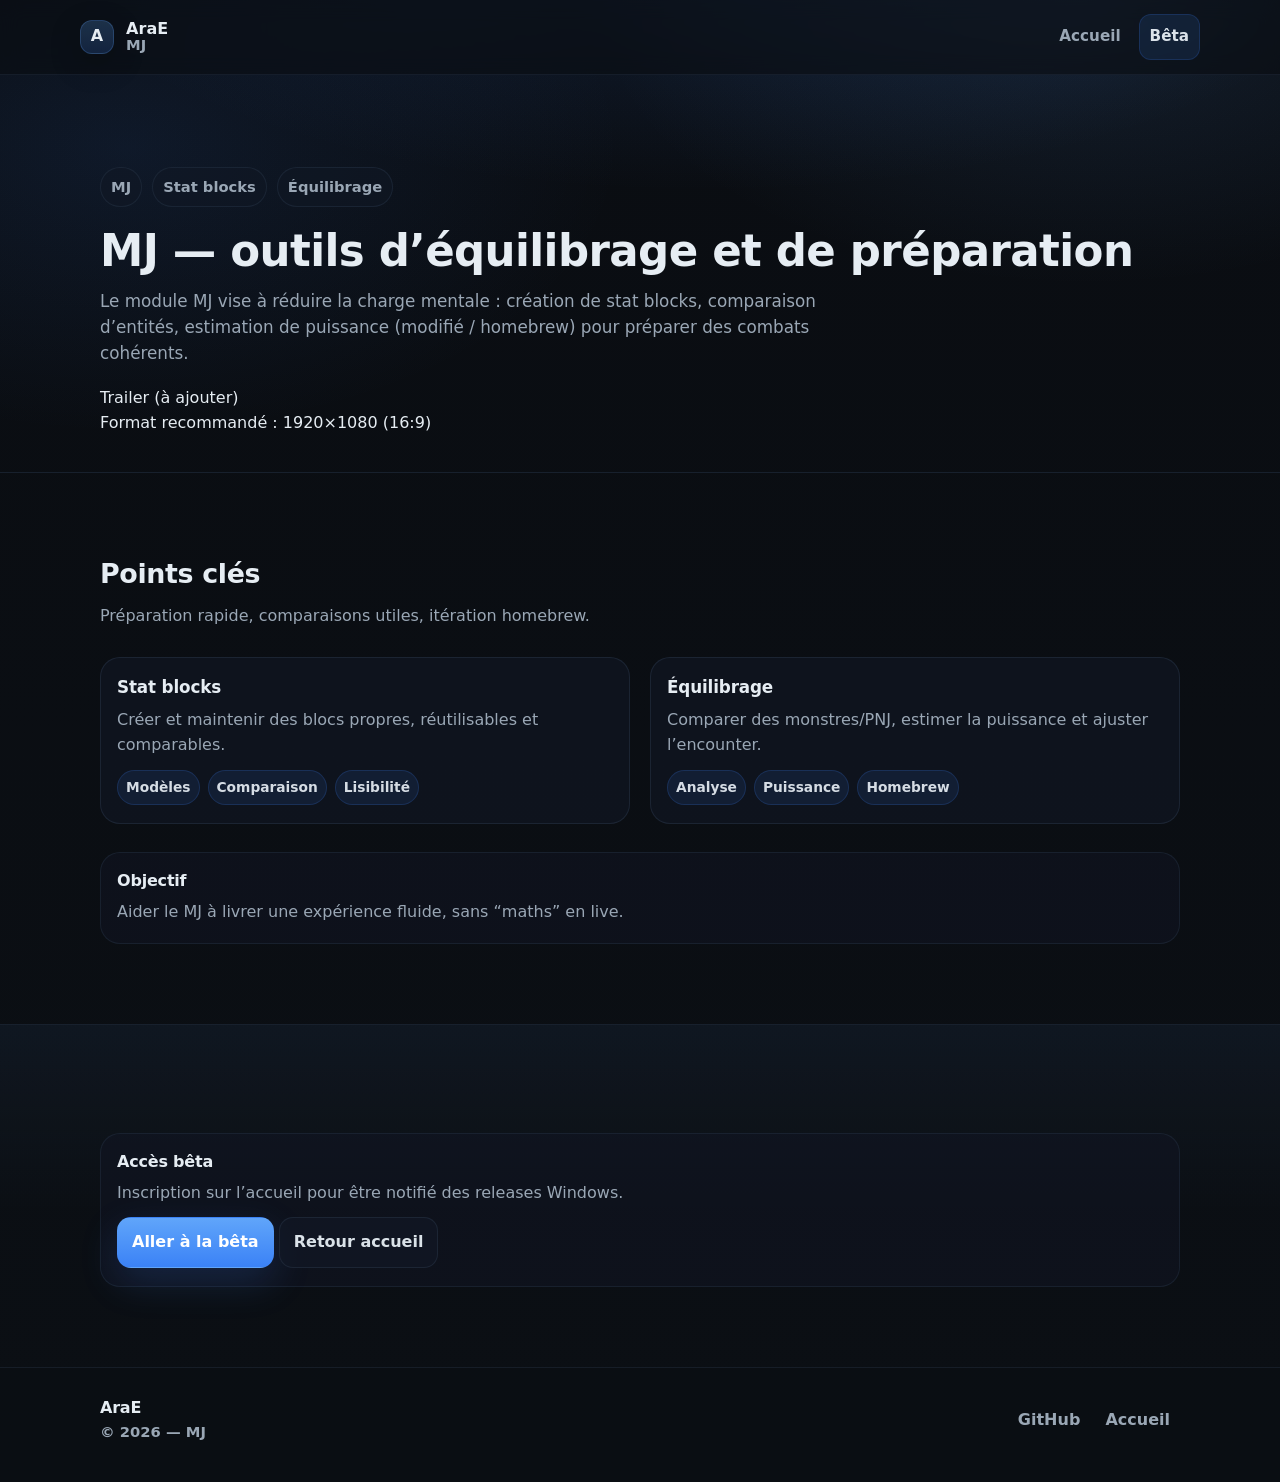
==== mj.html @ 03f2abdc "Create mj.html for MJ module layout This HTML file serves as the main structure for the MJ module, i" ====
<!DOCTYPE html>
<html lang="fr">
<head>
  <meta charset="UTF-8" />
  <meta name="viewport" content="width=device-width, initial-scale=1.0" />
  <title>AraE — MJ</title>
  <meta name="description" content="Module MJ : stat blocks, comparaison et équilibrage, estimation de puissance (modifié / homebrew)." />
  <meta name="theme-color" content="#0b0f14" />
  <link rel="stylesheet" href="css/tokens.css" />
  <link rel="stylesheet" href="css/base.css" />
  <link rel="stylesheet" href="css/layout.css" />
  <link rel="stylesheet" href="css/components.css" />
  <link rel="stylesheet" href="css/utilities.css" />
</head>
<body data-theme="red">
  <a class="skip-link" href="#content">Aller au contenu</a>

  <header class="topbar" data-elevate>
    <div class="container topbar__inner">
      <a class="brand" href="/" aria-label="AraE">
        <span class="brand__mark" aria-hidden="true">A</span>
        <span class="brand__text">
          <span class="brand__name">AraE</span>
          <span class="brand__meta">MJ</span>
        </span>
      </a>

      <nav class="nav" aria-label="Navigation principale">
        <a class="nav__link" href="/">Accueil</a>
        <a class="nav__link nav__link--cta" href="/#beta">Bêta</a>
      </nav>

      <button class="navbtn" type="button" aria-label="Ouvrir le menu" aria-expanded="false" aria-controls="mobile-nav" data-navbtn>
        <span class="navbtn__bar"></span><span class="navbtn__bar"></span><span class="navbtn__bar"></span>
      </button>
    </div>

    <div id="mobile-nav" class="mobile" data-mobile>
      <div class="container mobile__inner">
        <a class="mobile__link" href="/">Accueil</a>
        <a class="mobile__link mobile__link--cta" href="/#beta">Bêta (Windows)</a>
      </div>
    </div>
  </header>

  <main id="content">
    <section class="hero hero--module">
      <div class="container">
        <div class="badges" aria-label="Badges">
          <span class="badge">MJ</span>
          <span class="badge">Stat blocks</span>
          <span class="badge">Équilibrage</span>
        </div>

        <h1 class="hero__title">MJ — outils d’équilibrage et de préparation</h1>
        <p class="hero__lead">
          Le module MJ vise à réduire la charge mentale : création de stat blocks, comparaison d’entités, estimation de puissance
          (modifié / homebrew) pour préparer des combats cohérents.
        </p>

        <div class="video">
          <div class="video__frame" role="img" aria-label="Emplacement vidéo : trailer MJ (16:9)">
            <div class="video__placeholder">
              <div class="video__title">Trailer (à ajouter)</div>
              <div class="video__meta">Format recommandé : 1920×1080 (16:9)</div>
            </div>
          </div>
        </div>
      </div>
    </section>

    <section class="section">
      <div class="container">
        <div class="section__head">
          <h2 class="h2">Points clés</h2>
          <p class="sub">Préparation rapide, comparaisons utiles, itération homebrew.</p>
        </div>

        <div class="split">
          <div class="card">
            <h3 class="h3">Stat blocks</h3>
            <p class="p">Créer et maintenir des blocs propres, réutilisables et comparables.</p>
            <div class="tags">
              <span class="tag">Modèles</span>
              <span class="tag">Comparaison</span>
              <span class="tag">Lisibilité</span>
            </div>
          </div>
          <div class="card">
            <h3 class="h3">Équilibrage</h3>
            <p class="p">Comparer des monstres/PNJ, estimer la puissance et ajuster l’encounter.</p>
            <div class="tags">
              <span class="tag">Analyse</span>
              <span class="tag">Puissance</span>
              <span class="tag">Homebrew</span>
            </div>
          </div>
        </div>

        <div class="callout">
          <div class="callout__title">Objectif</div>
          <div class="callout__text">Aider le MJ à livrer une expérience fluide, sans “maths” en live.</div>
        </div>
      </div>
    </section>

    <section class="section section--beta">
      <div class="container">
        <div class="callout">
          <div class="callout__title">Accès bêta</div>
          <div class="callout__text">Inscription sur l’accueil pour être notifié des releases Windows.</div>
          <div style="margin-top:12px;">
            <a class="btn btn--primary" href="/#beta">Aller à la bêta</a>
            <a class="btn btn--secondary" href="/">Retour accueil</a>
          </div>
        </div>
      </div>
    </section>
  </main>

  <footer class="footer">
    <div class="container footer__inner">
      <div class="footer__left">
        <div class="footer__brand">AraE</div>
        <div class="footer__meta">© 2026 — MJ</div>
      </div>
      <div class="footer__right">
        <a class="link" href="https://github.com/InGodWeTrusttt/AraE-Sitweb/" target="_blank" rel="noopener">GitHub</a>
        <a class="link" href="/">Accueil</a>
      </div>
    </div>
  </footer>

  <script src="js/main.js"></script>
</body>
</html>
---- css/tokens.css ----
:root{
  /* Colors */
  --bg: #0b0f14;
  --bg2: #0a0d12;
  --surface: rgba(18, 24, 38, .62);
  --surface-2: rgba(18, 24, 38, .78);
  --stroke: rgba(36, 48, 66, .78);
  --stroke-2: rgba(36, 48, 66, .55);

  --text: #e6edf3;
  --muted: #9aa7b5;

  --accent: #3b82f6;
  --accent2: #60a5fa;

  /* Type */
  --font: ui-sans-serif, system-ui, -apple-system, BlinkMacSystemFont, "Segoe UI", Roboto, Arial, sans-serif;

  --h1: clamp(2.25rem, 3.4vw, 3.15rem);
  --h2: clamp(1.45rem, 2.1vw, 1.8rem);
  --h3: 1.05rem;
  --p: 1rem;

  /* Spacing */
  --container: 1120px;
  --r: 16px;
  --r2: 20px;

  --s1: 8px;
  --s2: 12px;
  --s3: 16px;
  --s4: 20px;
  --s5: 28px;
  --s6: 36px;
  --s7: 56px;
  --s8: 80px;

  /* Shadows */
  --shadow: 0 18px 60px rgba(0,0,0,.40);
  --shadow2: 0 10px 30px rgba(0,0,0,.28);

  /* Focus */
  --focus: 0 0 0 3px rgba(96,165,250,.33);

  /* Motion */
  --ease: cubic-bezier(.2,.8,.2,1);
  --t: 160ms;
}
---- css/base.css ----
*{ box-sizing: border-box; }

html{
  scroll-behavior: smooth;
}

@media (prefers-reduced-motion: reduce){
  html{ scroll-behavior: auto; }
  *{ transition-duration: 0ms !important; animation-duration: 0ms !important; }
}

body{
  margin: 0;
  font-family: var(--font);
  color: var(--text);
  background:
    radial-gradient(1200px 520px at 55% -120px, rgba(59,130,246,.18), transparent 60%),
    radial-gradient(900px 520px at 85% 0px, rgba(96,165,250,.12), transparent 55%),
    radial-gradient(900px 520px at 10% 10%, rgba(59,130,246,.10), transparent 55%),
    linear-gradient(180deg, var(--bg2), var(--bg));
  line-height: 1.55;
}

a{ color: inherit; text-decoration: none; }

a:focus-visible, button:focus-visible, input:focus-visible, summary:focus-visible{
  outline: none;
  box-shadow: var(--focus);
  border-radius: 12px;
}

strong{ color: rgba(230,237,243,.95); font-weight: 700; }

.skip-link{
  position: absolute;
  left: -999px;
  top: 12px;
  background: var(--accent);
  color: white;
  padding: 10px 12px;
  border-radius: 12px;
  z-index: 9999;
}
.skip-link:focus{ left: 12px; }

.sr-only{
  position: absolute;
  width: 1px;
  height: 1px;
  padding: 0;
  margin: -1px;
  overflow: hidden;
  clip: rect(0,0,0,0);
  white-space: nowrap;
  border: 0;
}
---- css/layout.css ----
.container{
  max-width: var(--container);
  margin: 0 auto;
  padding: 0 20px;
}

.section{
  padding: var(--s8) 0;
  border-top: 1px solid var(--stroke-2);
}

.section--beta{
  background: linear-gradient(180deg, rgba(96,165,250,.06), transparent 55%);
}

.section__head{
  margin-bottom: var(--s5);
}

.hero{
  padding: calc(var(--s8) + 12px) 0 var(--s6);
}

.hero__grid{
  display: grid;
  grid-template-columns: 1.12fr .88fr;
  gap: var(--s6);
  align-items: start;
}

@media (max-width: 940px){
  .hero__grid{ grid-template-columns: 1fr; }
}

.grid{
  display: grid;
  grid-template-columns: repeat(12, 1fr);
  gap: var(--s4);
}

@media (max-width: 940px){
  .grid{ grid-template-columns: 1fr; }
}

.steps{
  display: grid;
  grid-template-columns: repeat(3, 1fr);
  gap: var(--s4);
  margin-bottom: var(--s5);
}

@media (max-width: 940px){
  .steps{ grid-template-columns: 1fr; }
}

.split{
  display: grid;
  grid-template-columns: 1fr 1fr;
  gap: var(--s4);
}

@media (max-width: 940px){
  .split{ grid-template-columns: 1fr; }
}
.grid--modules{
  grid-template-columns: repeat(4, 1fr);
}

@media (max-width: 940px){
  .grid--modules{
    grid-template-columns: 1fr;
  }
}
---- css/components.css ----
/* Topbar */
.topbar{
  position: sticky;
  top: 0;
  z-index: 50;
  background: rgba(10,13,18,.62);
  backdrop-filter: blur(10px);
  border-bottom: 1px solid rgba(36,48,66,.45);
}

.topbar__inner{
  display: flex;
  align-items: center;
  justify-content: space-between;
  padding: 14px 0;
  gap: 14px;
}

.brand{
  display: flex;
  align-items: center;
  gap: 12px;
}

.brand__mark{
  width: 34px;
  height: 34px;
  border-radius: 12px;
  display: grid;
  place-items: center;
  background: linear-gradient(180deg, rgba(96,165,250,.22), rgba(59,130,246,.18));
  border: 1px solid rgba(96,165,250,.22);
  box-shadow: var(--shadow2);
  font-weight: 800;
}

.brand__text{ display:flex; flex-direction: column; line-height: 1.1; }
.brand__name{ font-weight: 800; letter-spacing: .1px; }
.brand__meta{ color: var(--muted); font-weight: 650; font-size: .92rem; }

.nav{
  display: flex;
  align-items: center;
  gap: 8px;
}

.nav__link{
  color: var(--muted);
  font-weight: 650;
  font-size: .95rem;
  padding: 10px 10px;
  border-radius: 12px;
  transition: background var(--t) var(--ease), color var(--t) var(--ease);
}

.nav__link:hover{
  background: rgba(255,255,255,.05);
  color: var(--text);
}

.nav__link--cta{
  background: rgba(59,130,246,.12);
  border: 1px solid rgba(59,130,246,.18);
  color: rgba(230,237,243,.95);
}
.nav__link--cta:hover{
  background: rgba(59,130,246,.18);
}

.navbtn{
  display: none;
  background: transparent;
  border: 0;
  padding: 10px;
  border-radius: 12px;
}
.navbtn__bar{
  display:block;
  width: 22px;
  height: 2px;
  background: rgba(230,237,243,.85);
  margin: 5px 0;
  border-radius: 999px;
  opacity: .85;
}

@media (max-width: 940px){
  .nav{ display: none; }
  .navbtn{ display: inline-block; }
}

.mobile{
  display: none;
  border-top: 1px solid rgba(36,48,66,.45);
}
.mobile__inner{
  display: grid;
  gap: 8px;
  padding: 12px 0 14px;
}
.mobile__link{
  padding: 10px 12px;
  border-radius: 14px;
  background: rgba(18,24,38,.55);
  border: 1px solid rgba(36,48,66,.5);
  color: rgba(230,237,243,.92);
  font-weight: 650;
}
.mobile__link--cta{
  background: rgba(59,130,246,.14);
  border-color: rgba(59,130,246,.22);
}
.mobile.is-open{ display: block; }

/* Hero */
.badges{
  display: flex;
  flex-wrap: wrap;
  gap: 10px;
  margin-bottom: var(--s4);
}

.badge{
  padding: 8px 10px;
  border-radius: 999px;
  background: rgba(18,24,38,.55);
  border: 1px solid rgba(36,48,66,.55);
  color: var(--muted);
  font-weight: 650;
  font-size: .92rem;
}

.hero__title{
  font-size: var(--h1);
  line-height: 1.12;
  margin: 0 0 12px;
  letter-spacing: -0.6px;
}

.hero__lead{
  margin: 0 0 var(--s4);
  color: var(--muted);
  font-size: 1.05rem;
  max-width: 70ch;
}

.hero__cta{
  display:flex;
  flex-wrap: wrap;
  gap: 12px;
  margin-top: 14px;
}

.fineprint{
  margin-top: 10px;
  color: rgba(154,167,181,.92);
  font-size: .95rem;
}

.proof{
  display: flex;
  gap: 12px;
  flex-wrap: wrap;
  margin-top: var(--s5);
}
.proof__item{
  padding: 12px 14px;
  border-radius: var(--r);
  background: rgba(18,24,38,.48);
  border: 1px solid rgba(36,48,66,.45);
}
.proof__kpi{
  font-weight: 900;
  font-size: 1.2rem;
  letter-spacing: -.3px;
}
.proof__label{
  color: var(--muted);
  font-weight: 650;
  font-size: .92rem;
}

.hero__panel .panel{
  border-radius: var(--r2);
}

/* Panel / preview */
.panel{
  background: rgba(18,24,38,.62);
  border: 1px solid rgba(36,48,66,.62);
  box-shadow: var(--shadow);
  overflow: hidden;
}

.panel__top{
  display:flex;
  justify-content: space-between;
  align-items: center;
  padding: 14px 16px;
  border-bottom: 1px solid rgba(36,48,66,.48);
}

.panel__title{
  font-weight: 800;
  letter-spacing: -.2px;
}

.panel__meta{
  color: var(--muted);
  font-weight: 650;
  font-size: .92rem;
}

.preview{
  aspect-ratio: 16 / 10;
  background:
    radial-gradient(680px 240px at 20% 10%, rgba(59,130,246,.22), transparent 60%),
    linear-gradient(180deg, rgba(255,255,255,.05), rgba(255,255,255,.02));
  display: grid;
  place-items: center;
  border-bottom: 1px solid rgba(36,48,66,.48);
}

.preview__placeholder{
  display:flex;
  gap: 12px;
  align-items: center;
  padding: 14px;
  border-radius: var(--r);
  background: rgba(11,15,20,.36);
  border: 1px solid rgba(36,48,66,.40);
}

.preview__mark{
  width: 44px;
  height: 44px;
  border-radius: 14px;
  background: rgba(59,130,246,.16);
  border: 1px solid rgba(59,130,246,.22);
  box-shadow: var(--shadow2);
}

.preview__h{
  font-weight: 800;
  letter-spacing: -.2px;
}
.preview__p{
  color: var(--muted);
  font-weight: 650;
  font-size: .92rem;
}

.panel__body{
  padding: 14px 16px 16px;
}

.checklist{ display:grid; gap: 10px; }
.checklist__item{
  display:flex;
  gap: 10px;
  color: rgba(230,237,243,.92);
  font-weight: 650;
}
.check{
  width: 22px;
  height: 22px;
  border-radius: 8px;
  display:grid;
  place-items:center;
  background: rgba(59,130,246,.16);
  border: 1px solid rgba(59,130,246,.22);
}

/* Typography */
.h2{
  font-size: var(--h2);
  margin: 0 0 10px;
  letter-spacing: -.35px;
}
.h3{
  font-size: var(--h3);
  margin: 0 0 8px;
  letter-spacing: -.15px;
}
.sub{
  color: var(--muted);
  margin: 0;
  max-width: 80ch;
}
.p{
  margin: 0;
  color: var(--muted);
}

/* Cards */
.card{
  background: rgba(18,24,38,.60);
  border: 1px solid rgba(36,48,66,.62);
  border-radius: var(--r2);
  padding: 16px 16px 18px;
  box-shadow: 0 0 0 rgba(0,0,0,0);
  transition: transform var(--t) var(--ease), box-shadow var(--t) var(--ease), border-color var(--t) var(--ease);
}

.card:hover{
  transform: translateY(-2px);
  border-color: rgba(96,165,250,.22);
  box-shadow: var(--shadow2);
}

.card__icon{
  width: 40px;
  height: 40px;
  border-radius: 14px;
  display:grid;
  place-items:center;
  background: rgba(59,130,246,.12);
  border: 1px solid rgba(59,130,246,.18);
  color: rgba(230,237,243,.95);
  margin-bottom: 10px;
}

.tags{
  display:flex;
  gap: 8px;
  flex-wrap: wrap;
  margin-top: 12px;
}

.tag{
  font-size: .86rem;
  color: rgba(230,237,243,.92);
  background: rgba(59,130,246,.10);
  border: 1px solid rgba(59,130,246,.18);
  padding: 6px 8px;
  border-radius: 999px;
  font-weight: 650;
}

.callout{
  margin-top: var(--s5);
  border-radius: var(--r2);
  background: rgba(18,24,38,.45);
  border: 1px solid rgba(36,48,66,.48);
  padding: 16px 16px 18px;
}

.callout__title{
  font-weight: 900;
  letter-spacing: -.2px;
  margin-bottom: 6px;
}
.callout__text{
  color: var(--muted);
}

/* Buttons */
.btn{
  display:inline-flex;
  align-items:center;
  justify-content:center;
  gap: 10px;
  padding: 12px 14px;
  border-radius: 14px;
  font-weight: 800;
  border: 1px solid transparent;
  transition: transform var(--t) var(--ease), filter var(--t) var(--ease), background var(--t) var(--ease);
  cursor: pointer;
}

.btn__icon{
  opacity: .9;
}

.btn--primary{
  color: white;
  background: linear-gradient(180deg, var(--accent2), var(--accent));
  box-shadow: 0 14px 38px rgba(59,130,246,.18);
}
.btn--primary:hover{
  filter: brightness(1.04);
  transform: translateY(-1px);
}

.btn--secondary{
  color: rgba(230,237,243,.95);
  background: rgba(18,24,38,.68);
  border-color: rgba(36,48,66,.62);
}
.btn--secondary:hover{
  background: rgba(18,24,38,.86);
  transform: translateY(-1px);
}

/* Lists / FAQ */
.list{
  margin: 10px 0 0;
  padding-left: 18px;
  color: var(--muted);
  font-weight: 650;
}
.list li{ margin: 10px 0; }

.faq{
  display:grid;
  gap: 12px;
}

.faq__item{
  background: rgba(18,24,38,.52);
  border: 1px solid rgba(36,48,66,.58);
  border-radius: var(--r2);
  padding: 14px 16px;
}

.faq__item summary{
  cursor: pointer;
  font-weight: 900;
  letter-spacing: -.2px;
  color: rgba(230,237,243,.95);
}

.faq__body{
  margin-top: 10px;
  color: var(--muted);
  font-weight: 650;
}

/* Beta */
.beta{
  display: grid;
  grid-template-columns: 1.1fr .9fr;
  gap: var(--s5);
  align-items: start;
}

@media (max-width: 940px){
  .beta{ grid-template-columns: 1fr; }
}

.beta__card{
  border-radius: var(--r2);
  background: rgba(18,24,38,.52);
  border: 1px solid rgba(36,48,66,.58);
  padding: 16px;
}

.form{ display:grid; gap: 10px; }
.label{
  font-weight: 800;
  color: rgba(230,237,243,.92);
}

.form__row{
  display:flex;
  gap: 10px;
  flex-wrap: wrap;
}

.input{
  flex: 1 1 260px;
  min-width: 240px;
  padding: 12px 12px;
  border-radius: 14px;
  border: 1px solid rgba(36,48,66,.72);
  background: rgba(10,13,18,.48);
  color: rgba(230,237,243,.95);
  font-weight: 650;
}

.input::placeholder{
  color: rgba(154,167,181,.78);
}

/* Footer */
.footlinks{
  display:flex;
  gap: 10px;
  align-items:center;
  justify-content: center;
  margin-top: var(--s5);
  color: var(--muted);
  flex-wrap: wrap;
}

.dot{ opacity: .6; }

.link{
  color: var(--muted);
  font-weight: 700;
  padding: 8px 10px;
  border-radius: 12px;
  transition: background var(--t) var(--ease), color var(--t) var(--ease);
}
.link:hover{
  background: rgba(255,255,255,.05);
  color: rgba(230,237,243,.95);
}

.footer{
  border-top: 1px solid rgba(36,48,66,.45);
  padding: 28px 0 38px;
  background: rgba(10,13,18,.32);
}
.footer__inner{
  display:flex;
  justify-content: space-between;
  gap: 14px;
  flex-wrap: wrap;
  align-items: center;
}
.footer__brand{
  font-weight: 900;
  letter-spacing: -.2px;
}
.footer__meta{
  color: var(--muted);
  font-weight: 650;
  font-size: .92rem;
}

/* Helpers */
.hide-sm{ display: inline; }
@media (max-width: 940px){
  .hide-sm{ display: none; }
}
---- css/utilities.css ----
/* Small utility helpers (keep minimal) */
.u-mt-0{ margin-top: 0 !important; }
.u-mb-0{ margin-bottom: 0 !important; }
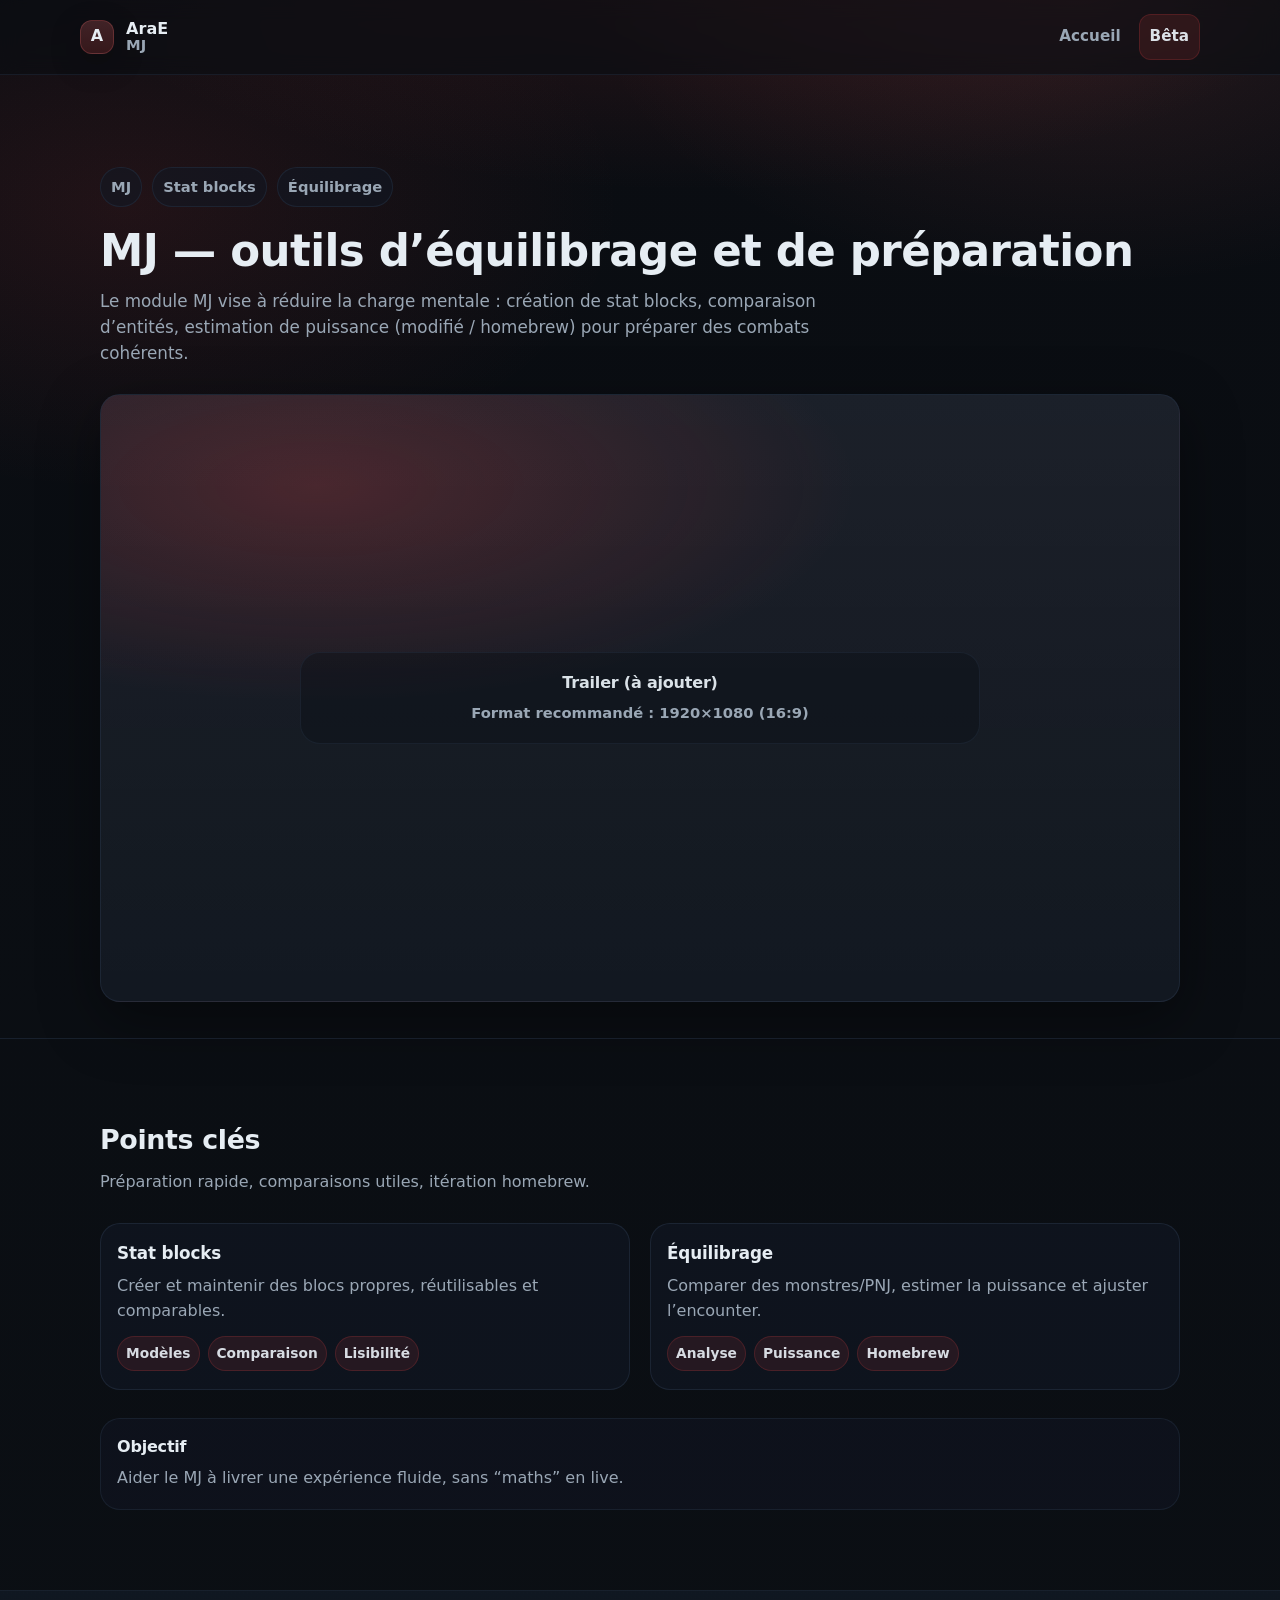
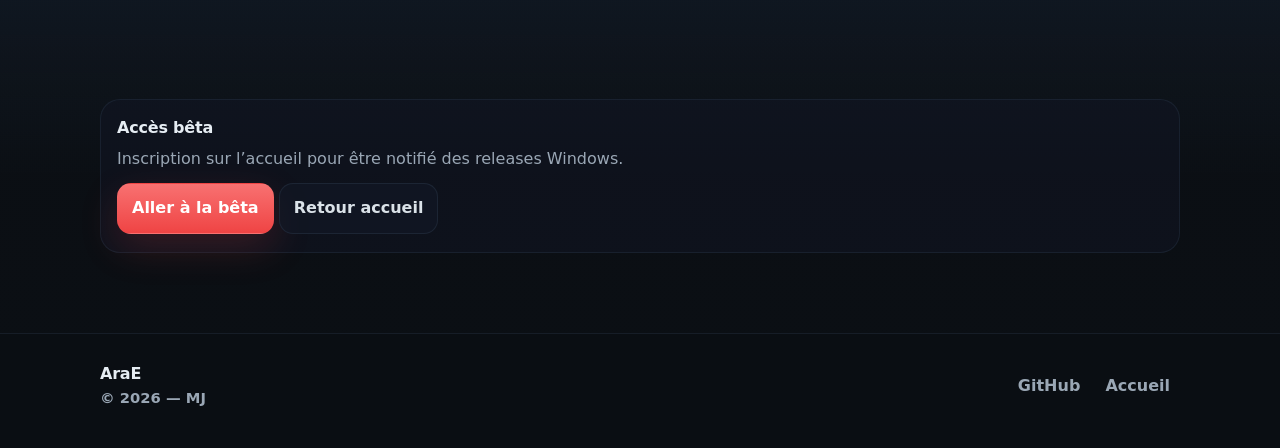
==== commit c7d1ce6e: "Update mj.html" ====
--- a/mj.html
+++ b/mj.html
@@ -17,7 +17,7 @@
 
   <header class="topbar" data-elevate>
     <div class="container topbar__inner">
-      <a class="brand" href="/" aria-label="AraE">
+      <a class="brand" href="index.html" aria-label="AraE">
         <span class="brand__mark" aria-hidden="true">A</span>
         <span class="brand__text">
           <span class="brand__name">AraE</span>
@@ -26,7 +26,7 @@
       </a>
 
       <nav class="nav" aria-label="Navigation principale">
-        <a class="nav__link" href="/">Accueil</a>
+        <a class="nav__link" href="index.html">Accueil</a>
         <a class="nav__link nav__link--cta" href="/#beta">Bêta</a>
       </nav>
 
@@ -37,7 +37,7 @@
 
     <div id="mobile-nav" class="mobile" data-mobile>
       <div class="container mobile__inner">
-        <a class="mobile__link" href="/">Accueil</a>
+        <a class="mobile__link" href="index.html">Accueil</a>
         <a class="mobile__link mobile__link--cta" href="/#beta">Bêta (Windows)</a>
       </div>
     </div>
@@ -111,7 +111,7 @@
           <div class="callout__text">Inscription sur l’accueil pour être notifié des releases Windows.</div>
           <div style="margin-top:12px;">
             <a class="btn btn--primary" href="/#beta">Aller à la bêta</a>
-            <a class="btn btn--secondary" href="/">Retour accueil</a>
+            <a class="btn btn--secondary" href="index.html">Retour accueil</a>
           </div>
         </div>
       </div>
@@ -126,7 +126,7 @@
       </div>
       <div class="footer__right">
         <a class="link" href="https://github.com/InGodWeTrusttt/AraE-Sitweb/" target="_blank" rel="noopener">GitHub</a>
-        <a class="link" href="/">Accueil</a>
+        <a class="link"href="index.html">Accueil</a>
       </div>
     </div>
   </footer>
--- a/css/tokens.css
+++ b/css/tokens.css
@@ -1,4 +1,3 @@
-
 :root{
   /* Colors */
   --bg: #0b0f14;
@@ -11,8 +10,11 @@
   --text: #e6edf3;
   --muted: #9aa7b5;
 
-  --accent: #3b82f6;
-  --accent2: #60a5fa;
+  /* Default accent = VIOLET (landing) */
+  --accent: #8b5cf6;
+  --accent2: #a78bfa;
+  --accent-rgb: 139, 92, 246;
+  --accent2-rgb: 167, 139, 250;
 
   /* Type */
   --font: ui-sans-serif, system-ui, -apple-system, BlinkMacSystemFont, "Segoe UI", Roboto, Arial, sans-serif;
@@ -41,9 +43,40 @@
   --shadow2: 0 10px 30px rgba(0,0,0,.28);
 
   /* Focus */
-  --focus: 0 0 0 3px rgba(96,165,250,.33);
+  --focus: 0 0 0 3px rgba(var(--accent2-rgb), .33);
 
   /* Motion */
   --ease: cubic-bezier(.2,.8,.2,1);
   --t: 160ms;
 }
+
+/* Page themes */
+body[data-theme="violet"]{
+  --accent:#8b5cf6; --accent2:#a78bfa;
+  --accent-rgb:139,92,246; --accent2-rgb:167,139,250;
+  --focus: 0 0 0 3px rgba(167,139,250,.33);
+}
+
+body[data-theme="blue"]{
+  --accent:#3b82f6; --accent2:#60a5fa;
+  --accent-rgb:59,130,246; --accent2-rgb:96,165,250;
+  --focus: 0 0 0 3px rgba(96,165,250,.33);
+}
+
+body[data-theme="orange"]{
+  --accent:#f59e0b; --accent2:#fbbf24;
+  --accent-rgb:245,158,11; --accent2-rgb:251,191,36;
+  --focus: 0 0 0 3px rgba(251,191,36,.30);
+}
+
+body[data-theme="green"]{
+  --accent:#22c55e; --accent2:#4ade80;
+  --accent-rgb:34,197,94; --accent2-rgb:74,222,128;
+  --focus: 0 0 0 3px rgba(74,222,128,.30);
+}
+
+body[data-theme="red"]{
+  --accent:#ef4444; --accent2:#f87171;
+  --accent-rgb:239,68,68; --accent2-rgb:248,113,113;
+  --focus: 0 0 0 3px rgba(248,113,113,.30);
+}
--- a/css/base.css
+++ b/css/base.css
@@ -1,8 +1,6 @@
 *{ box-sizing: border-box; }
 
-html{
-  scroll-behavior: smooth;
-}
+html{ scroll-behavior: smooth; }
 
 @media (prefers-reduced-motion: reduce){
   html{ scroll-behavior: auto; }
@@ -14,16 +12,19 @@
   font-family: var(--font);
   color: var(--text);
   background:
-    radial-gradient(1200px 520px at 55% -120px, rgba(59,130,246,.18), transparent 60%),
-    radial-gradient(900px 520px at 85% 0px, rgba(96,165,250,.12), transparent 55%),
-    radial-gradient(900px 520px at 10% 10%, rgba(59,130,246,.10), transparent 55%),
+    radial-gradient(1200px 520px at 55% -120px, rgba(var(--accent-rgb), .18), transparent 60%),
+    radial-gradient(900px 520px at 85% 0px, rgba(var(--accent2-rgb), .12), transparent 55%),
+    radial-gradient(900px 520px at 10% 10%, rgba(var(--accent-rgb), .10), transparent 55%),
     linear-gradient(180deg, var(--bg2), var(--bg));
   line-height: 1.55;
 }
 
 a{ color: inherit; text-decoration: none; }
 
-a:focus-visible, button:focus-visible, input:focus-visible, summary:focus-visible{
+a:focus-visible,
+button:focus-visible,
+input:focus-visible,
+summary:focus-visible{
   outline: none;
   box-shadow: var(--focus);
   border-radius: 12px;
--- a/css/components.css
+++ b/css/components.css
@@ -28,8 +28,8 @@
   border-radius: 12px;
   display: grid;
   place-items: center;
-  background: linear-gradient(180deg, rgba(96,165,250,.22), rgba(59,130,246,.18));
-  border: 1px solid rgba(96,165,250,.22);
+  background: linear-gradient(180deg, rgba(var(--accent2-rgb), .22), rgba(var(--accent-rgb), .18));
+  border: 1px solid rgba(var(--accent2-rgb), .22);
   box-shadow: var(--shadow2);
   font-weight: 800;
 }
@@ -59,12 +59,12 @@
 }
 
 .nav__link--cta{
-  background: rgba(59,130,246,.12);
-  border: 1px solid rgba(59,130,246,.18);
+  background: rgba(var(--accent-rgb), .12);
+  border: 1px solid rgba(var(--accent-rgb), .18);
   color: rgba(230,237,243,.95);
 }
 .nav__link--cta:hover{
-  background: rgba(59,130,246,.18);
+  background: rgba(var(--accent-rgb), .18);
 }
 
 .navbtn{
@@ -107,8 +107,8 @@
   font-weight: 650;
 }
 .mobile__link--cta{
-  background: rgba(59,130,246,.14);
-  border-color: rgba(59,130,246,.22);
+  background: rgba(var(--accent-rgb), .14);
+  border-color: rgba(var(--accent-rgb), .22);
 }
 .mobile.is-open{ display: block; }
 
@@ -214,7 +214,7 @@
 .preview{
   aspect-ratio: 16 / 10;
   background:
-    radial-gradient(680px 240px at 20% 10%, rgba(59,130,246,.22), transparent 60%),
+    radial-gradient(680px 240px at 20% 10%, rgba(var(--accent-rgb), .22), transparent 60%),
     linear-gradient(180deg, rgba(255,255,255,.05), rgba(255,255,255,.02));
   display: grid;
   place-items: center;
@@ -235,8 +235,8 @@
   width: 44px;
   height: 44px;
   border-radius: 14px;
-  background: rgba(59,130,246,.16);
-  border: 1px solid rgba(59,130,246,.22);
+  background: rgba(var(--accent-rgb), .16);
+  border: 1px solid rgba(var(--accent-rgb), .22);
   box-shadow: var(--shadow2);
 }
 
@@ -267,8 +267,8 @@
   border-radius: 8px;
   display:grid;
   place-items:center;
-  background: rgba(59,130,246,.16);
-  border: 1px solid rgba(59,130,246,.22);
+  background: rgba(var(--accent-rgb), .16);
+  border: 1px solid rgba(var(--accent-rgb), .22);
 }
 
 /* Typography */
@@ -304,7 +304,7 @@
 
 .card:hover{
   transform: translateY(-2px);
-  border-color: rgba(96,165,250,.22);
+  border-color: rgba(var(--accent2-rgb), .26);
   box-shadow: var(--shadow2);
 }
 
@@ -314,8 +314,8 @@
   border-radius: 14px;
   display:grid;
   place-items:center;
-  background: rgba(59,130,246,.12);
-  border: 1px solid rgba(59,130,246,.18);
+  background: rgba(var(--accent-rgb), .12);
+  border: 1px solid rgba(var(--accent-rgb), .18);
   color: rgba(230,237,243,.95);
   margin-bottom: 10px;
 }
@@ -330,8 +330,8 @@
 .tag{
   font-size: .86rem;
   color: rgba(230,237,243,.92);
-  background: rgba(59,130,246,.10);
-  border: 1px solid rgba(59,130,246,.18);
+  background: rgba(var(--accent-rgb), .10);
+  border: 1px solid rgba(var(--accent-rgb), .18);
   padding: 6px 8px;
   border-radius: 999px;
   font-weight: 650;
@@ -375,7 +375,7 @@
 .btn--primary{
   color: white;
   background: linear-gradient(180deg, var(--accent2), var(--accent));
-  box-shadow: 0 14px 38px rgba(59,130,246,.18);
+  box-shadow: 0 14px 38px rgba(var(--accent-rgb), .18);
 }
 .btn--primary:hover{
   filter: brightness(1.04);
@@ -472,6 +472,50 @@
   color: rgba(154,167,181,.78);
 }
 
+/* Video (module pages) */
+.video{
+  margin-top: var(--s5);
+}
+
+.video__frame{
+  aspect-ratio: 16 / 9;
+  border-radius: var(--r2);
+  overflow: hidden;
+  background:
+    radial-gradient(900px 360px at 20% 15%, rgba(var(--accent-rgb), .22), transparent 60%),
+    linear-gradient(180deg, rgba(255,255,255,.06), rgba(255,255,255,.02)),
+    rgba(18,24,38,.55);
+  border: 1px solid rgba(36,48,66,.62);
+  box-shadow: var(--shadow);
+  display: grid;
+  place-items: center;
+  padding: 18px;
+}
+
+.video__placeholder{
+  width: 100%;
+  max-width: 680px;
+  display: grid;
+  gap: 6px;
+  text-align: center;
+  padding: 18px 16px;
+  border-radius: var(--r2);
+  background: rgba(11,15,20,.36);
+  border: 1px solid rgba(36,48,66,.45);
+}
+
+.video__title{
+  font-weight: 900;
+  letter-spacing: -.2px;
+  color: rgba(230,237,243,.95);
+}
+
+.video__meta{
+  color: var(--muted);
+  font-weight: 650;
+  font-size: .92rem;
+}
+
 /* Footer */
 .footlinks{
   display:flex;
@@ -524,3 +568,91 @@
 @media (max-width: 940px){
   .hide-sm{ display: none; }
 }
+
+/* =========================
+   Modules tiles (clickable)
+   ========================= */
+.card--module{
+  position: relative;
+  overflow: hidden;
+  cursor: pointer;
+}
+
+/* top accent bar */
+.card--module::before{
+  content:"";
+  position:absolute;
+  left:0;
+  top:0;
+  height: 3px;
+  width:100%;
+  background: linear-gradient(90deg, var(--m-accent2), var(--m-accent));
+  opacity: .95;
+}
+
+/* subtle tint + border shift to suggest interactivity */
+.card--module{
+  border-color: rgba(var(--m-accent-rgb), .22);
+  background:
+    radial-gradient(700px 260px at 20% 0%, rgba(var(--m-accent-rgb), .14), transparent 55%),
+    rgba(18,24,38,.60);
+}
+
+.card--module:hover{
+  transform: translateY(-4px);
+  border-color: rgba(var(--m-accent-rgb), .32);
+  box-shadow: 0 12px 40px rgba(0,0,0,.28), 0 0 0 1px rgba(var(--m-accent-rgb), .12);
+}
+
+.card--module:focus-visible{
+  outline: none;
+  box-shadow: 0 0 0 3px rgba(var(--m-accent2-rgb), .28), var(--shadow2);
+}
+
+.card--module .tag{
+  background: rgba(var(--m-accent-rgb), .10);
+  border-color: rgba(var(--m-accent-rgb), .18);
+}
+
+.card__head{
+  display:flex;
+  align-items: baseline;
+  justify-content: space-between;
+  gap: 12px;
+  margin-bottom: 6px;
+}
+
+.card__cta{
+  font-weight: 900;
+  font-size: .92rem;
+  color: rgba(230,237,243,.92);
+  opacity: .85;
+  padding: 6px 10px;
+  border-radius: 999px;
+  background: rgba(var(--m-accent-rgb), .14);
+  border: 1px solid rgba(var(--m-accent-rgb), .22);
+  transition: transform var(--t) var(--ease), opacity var(--t) var(--ease);
+}
+
+.card--module:hover .card__cta{
+  opacity: 1;
+  transform: translateX(2px);
+}
+
+/* per-module colors (fixed identity, independent of page theme) */
+.card--module[data-module="sessions"]{
+  --m-accent: #f59e0b; --m-accent2:#fbbf24;
+  --m-accent-rgb:245,158,11; --m-accent2-rgb:251,191,36;
+}
+.card--module[data-module="rules"]{
+  --m-accent:#3b82f6; --m-accent2:#60a5fa;
+  --m-accent-rgb:59,130,246; --m-accent2-rgb:96,165,250;
+}
+.card--module[data-module="world"]{
+  --m-accent:#22c55e; --m-accent2:#4ade80;
+  --m-accent-rgb:34,197,94; --m-accent2-rgb:74,222,128;
+}
+.card--module[data-module="gm"]{
+  --m-accent:#ef4444; --m-accent2:#f87171;
+  --m-accent-rgb:239,68,68; --m-accent2-rgb:248,113,113;
+}
